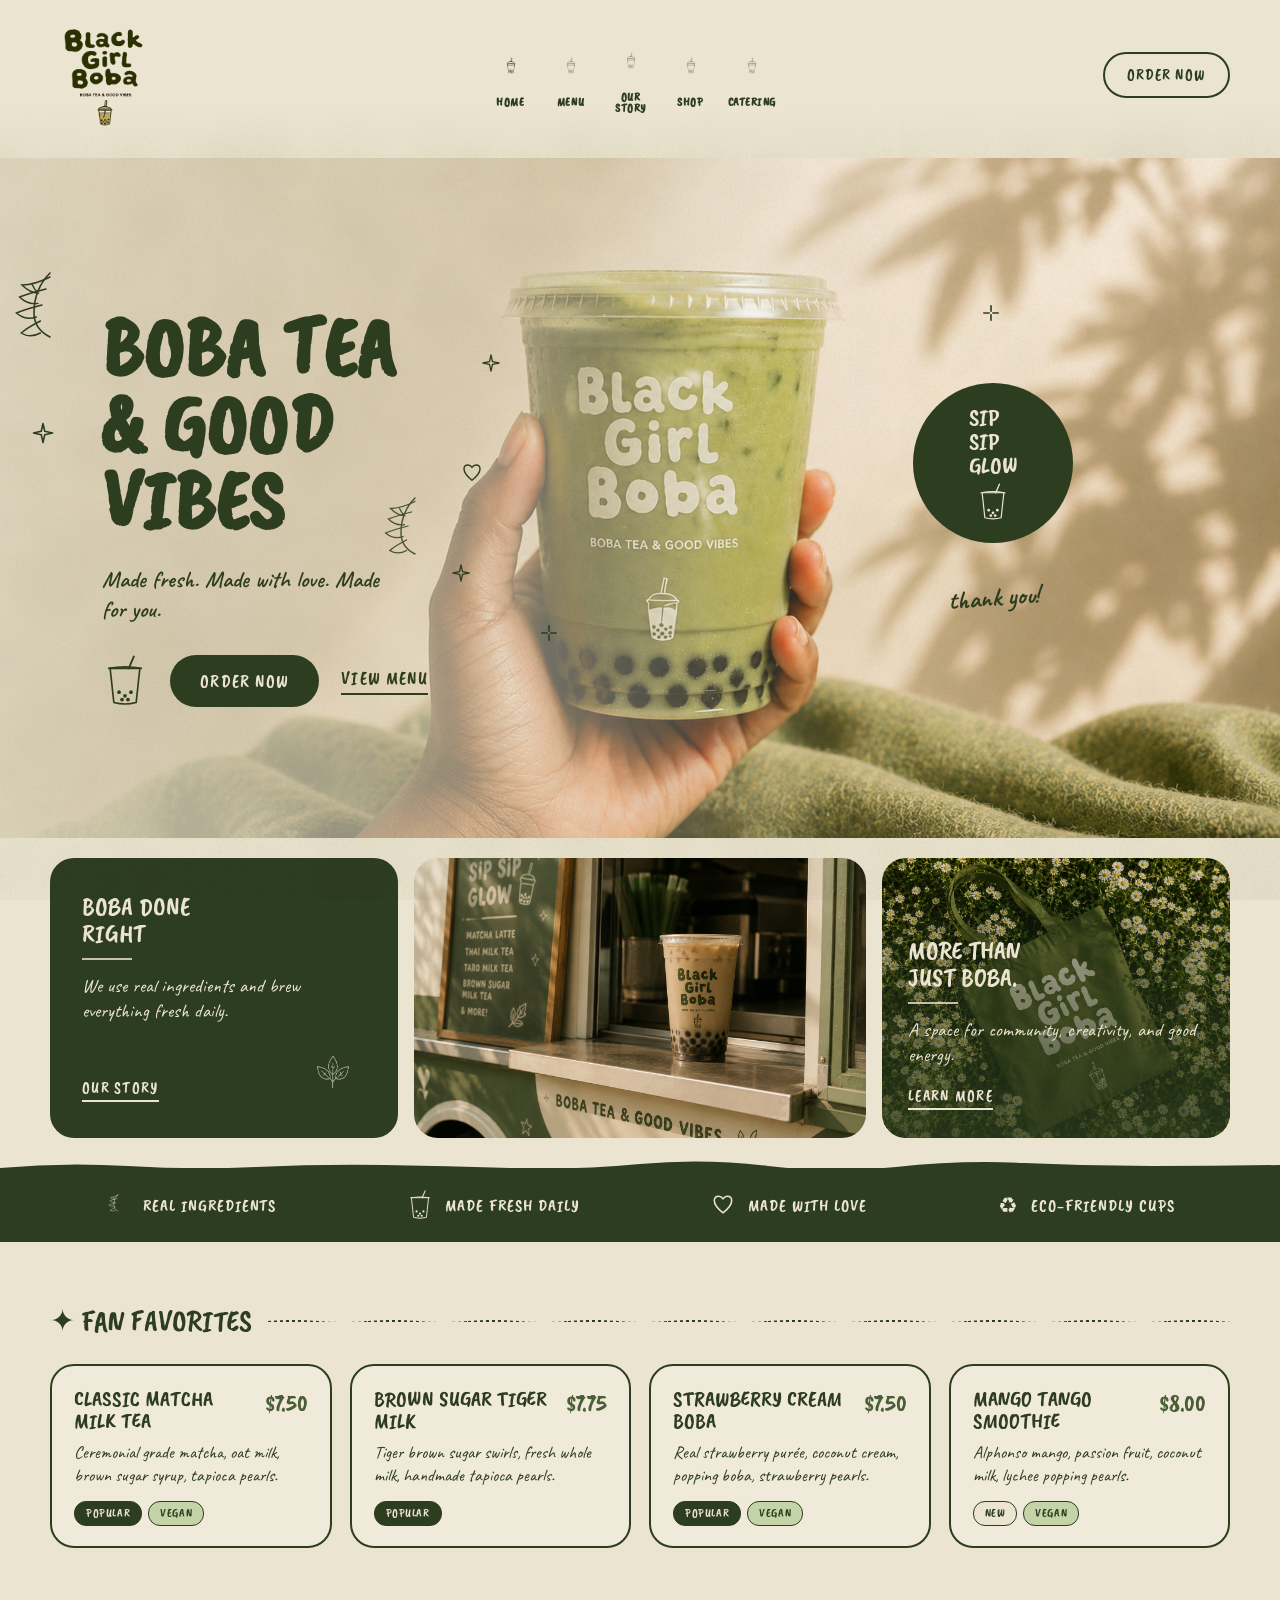
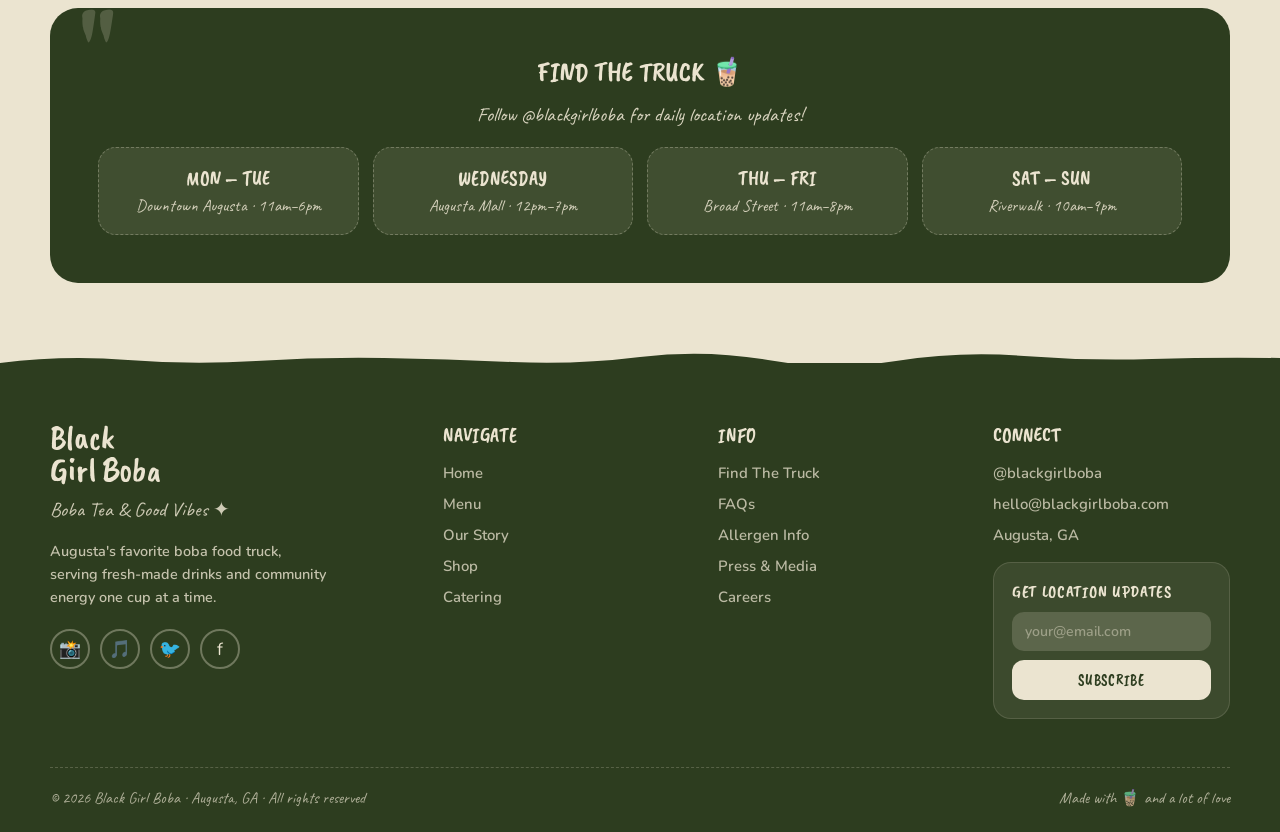
==== index.html @ 7dc88e36 "Add full Black Girl Boba website" ====
<!DOCTYPE html>
<html lang="en">
<head>
  <meta charset="UTF-8">
  <meta name="viewport" content="width=device-width, initial-scale=1.0">
  <title>Black Girl Boba — Boba Tea &amp; Good Vibes</title>
  <meta name="description" content="Augusta's favorite boba food truck. Fresh-made bubble tea, good vibes, and community energy — one cup at a time.">
  <link rel="preconnect" href="https://fonts.googleapis.com">
  <link href="https://fonts.googleapis.com/css2?family=Caveat+Brush&family=Caveat:wght@600;700&family=Nunito:wght@600;700;800;900&display=swap" rel="stylesheet">
  <link rel="stylesheet" href="/css/styles.css?v=2">
</head>
<body data-page="home">

<!-- ============ SVG SYMBOL DEFS ============ -->
<svg width="0" height="0" style="position:absolute" aria-hidden="true">
  <defs>
    <symbol id="cup-outline" viewBox="0 0 60 70">
      <path d="M 12 14 L 48 14 L 44 64 Q 30 68 16 64 Z" fill="none" stroke="currentColor" stroke-width="2" stroke-linejoin="round" stroke-linecap="round"/>
      <path d="M 10 14 Q 30 10 50 14" fill="none" stroke="currentColor" stroke-width="2" stroke-linecap="round"/>
      <path d="M 14 11 L 14 5 Q 14 3 16 3 L 18 3 Q 20 3 20 5 L 20 11" fill="none" stroke="currentColor" stroke-width="2" stroke-linecap="round"/>
      <path d="M 38 11 L 38 5 Q 38 3 40 3 L 42 3 Q 44 3 44 5 L 44 11" fill="none" stroke="currentColor" stroke-width="2" stroke-linecap="round"/>
    </symbol>
    <symbol id="cup-with-straw" viewBox="0 0 60 70">
      <path d="M 10 18 L 50 18 L 45 64 Q 30 68 15 64 Z" fill="none" stroke="currentColor" stroke-width="2.2" stroke-linejoin="round"/>
      <path d="M 8 18 Q 30 14 52 18" fill="none" stroke="currentColor" stroke-width="2.2" stroke-linecap="round"/>
      <line x1="35" y1="18" x2="42" y2="2" stroke="currentColor" stroke-width="2.5" stroke-linecap="round"/>
      <circle cx="22" cy="50" r="2.5" fill="currentColor"/><circle cx="30" cy="55" r="2.5" fill="currentColor"/>
      <circle cx="38" cy="50" r="2.5" fill="currentColor"/><circle cx="26" cy="60" r="2.5" fill="currentColor"/>
      <circle cx="34" cy="60" r="2.5" fill="currentColor"/>
    </symbol>
    <symbol id="leaves" viewBox="0 0 100 120">
      <path d="M 50 10 Q 30 30 30 60 Q 30 80 50 90" fill="none" stroke="currentColor" stroke-width="2" stroke-linecap="round"/>
      <path d="M 50 15 Q 30 25 15 25 Q 25 35 35 35 Q 30 30 28 25" fill="none" stroke="currentColor" stroke-width="1.8" stroke-linecap="round"/>
      <path d="M 45 30 Q 25 35 12 40 Q 22 50 35 48" fill="none" stroke="currentColor" stroke-width="1.8" stroke-linecap="round"/>
      <path d="M 40 50 Q 20 55 8 60 Q 20 70 33 65" fill="none" stroke="currentColor" stroke-width="1.8" stroke-linecap="round"/>
      <path d="M 38 70 Q 22 78 14 85 Q 25 92 38 85" fill="none" stroke="currentColor" stroke-width="1.8" stroke-linecap="round"/>
    </symbol>
    <symbol id="star" viewBox="0 0 30 30">
      <path d="M 15 4 L 17 13 L 26 15 L 17 17 L 15 26 L 13 17 L 4 15 L 13 13 Z" fill="none" stroke="currentColor" stroke-width="1.8" stroke-linejoin="round"/>
    </symbol>
    <symbol id="heart" viewBox="0 0 30 30">
      <path d="M 15 24 Q 5 16 5 10 Q 5 5 10 5 Q 13 5 15 8 Q 17 5 20 5 Q 25 5 25 10 Q 25 16 15 24 Z" fill="none" stroke="currentColor" stroke-width="1.8" stroke-linejoin="round"/>
    </symbol>
    <symbol id="sparkle" viewBox="0 0 20 20">
      <line x1="10" y1="2" x2="10" y2="8" stroke="currentColor" stroke-width="1.8" stroke-linecap="round"/>
      <line x1="10" y1="12" x2="10" y2="18" stroke="currentColor" stroke-width="1.8" stroke-linecap="round"/>
      <line x1="2" y1="10" x2="8" y2="10" stroke="currentColor" stroke-width="1.8" stroke-linecap="round"/>
      <line x1="12" y1="10" x2="18" y2="10" stroke="currentColor" stroke-width="1.8" stroke-linecap="round"/>
    </symbol>
    <symbol id="big-cup-matcha" viewBox="0 0 280 380">
      <ellipse cx="140" cy="370" rx="105" ry="14" fill="rgba(45,61,31,0.15)"/>
      <ellipse cx="140" cy="45" rx="100" ry="14" fill="#e8e5db" stroke="#2d3d1f" stroke-width="2.5"/>
      <ellipse cx="140" cy="40" rx="100" ry="14" fill="#f5f2e8" stroke="#2d3d1f" stroke-width="2.5"/>
      <path d="M 50 50 L 65 360 Q 140 372 215 360 L 230 50 Z" fill="#7a9a52" stroke="#2d3d1f" stroke-width="2.5" stroke-linejoin="round"/>
      <path d="M 52 60 L 67 320 Q 140 332 213 320 L 228 60 Z" fill="#8db05a"/>
      <path d="M 60 70 L 70 280" fill="none" stroke="rgba(255,255,255,0.4)" stroke-width="6" stroke-linecap="round"/>
      <g fill="#1f1810">
        <circle cx="80" cy="310" r="8"/><circle cx="100" cy="320" r="9"/><circle cx="120" cy="315" r="8"/>
        <circle cx="140" cy="325" r="9"/><circle cx="160" cy="320" r="8"/><circle cx="180" cy="315" r="9"/>
        <circle cx="200" cy="320" r="8"/><circle cx="90" cy="335" r="7"/><circle cx="115" cy="340" r="8"/>
        <circle cx="140" cy="345" r="8"/><circle cx="165" cy="340" r="8"/><circle cx="195" cy="335" r="7"/>
        <circle cx="105" cy="355" r="7"/><circle cx="135" cy="360" r="7"/><circle cx="165" cy="355" r="7"/>
      </g>
      <text x="140" y="150" text-anchor="middle" font-family="Caveat Brush, cursive" font-size="42" fill="#f5f2e8">Black</text>
      <text x="140" y="190" text-anchor="middle" font-family="Caveat Brush, cursive" font-size="42" fill="#f5f2e8">Girl</text>
      <text x="140" y="230" text-anchor="middle" font-family="Caveat Brush, cursive" font-size="42" fill="#f5f2e8">Boba</text>
      <text x="140" y="252" text-anchor="middle" font-family="Nunito, sans-serif" font-size="9" letter-spacing="2" fill="#f5f2e8" font-weight="800">BOBA TEA &amp; GOOD VIBES</text>
      <g transform="translate(125,260)"><use href="#cup-with-straw" width="30" height="35" color="#f5f2e8"/></g>
    </symbol>
    <symbol id="milktea-cup" viewBox="0 0 200 280">
      <ellipse cx="100" cy="272" rx="78" ry="10" fill="rgba(45,61,31,0.15)"/>
      <ellipse cx="100" cy="32" rx="75" ry="10" fill="#f5f2e8" stroke="#2d3d1f" stroke-width="2"/>
      <path d="M 30 35 L 40 264 Q 100 274 160 264 L 170 35 Z" fill="#d4a878" stroke="#2d3d1f" stroke-width="2" stroke-linejoin="round"/>
      <path d="M 32 45 L 42 230 Q 100 240 158 230 L 168 45 Z" fill="#e8c499"/>
      <path d="M 38 50 L 44 200" fill="none" stroke="rgba(255,255,255,0.5)" stroke-width="4" stroke-linecap="round"/>
      <g fill="#1f1810">
        <circle cx="55" cy="225" r="6"/><circle cx="72" cy="232" r="7"/><circle cx="90" cy="228" r="6"/>
        <circle cx="108" cy="235" r="7"/><circle cx="125" cy="228" r="6"/><circle cx="142" cy="232" r="6"/>
        <circle cx="65" cy="247" r="6"/><circle cx="85" cy="252" r="6"/><circle cx="105" cy="255" r="6"/>
        <circle cx="125" cy="252" r="6"/><circle cx="145" cy="247" r="6"/>
      </g>
      <text x="100" y="115" text-anchor="middle" font-family="Caveat Brush, cursive" font-size="26" fill="#2d3d1f">Black</text>
      <text x="100" y="140" text-anchor="middle" font-family="Caveat Brush, cursive" font-size="26" fill="#2d3d1f">Girl</text>
      <text x="100" y="165" text-anchor="middle" font-family="Caveat Brush, cursive" font-size="26" fill="#2d3d1f">Boba</text>
      <text x="100" y="180" text-anchor="middle" font-family="Nunito, sans-serif" font-size="6" letter-spacing="1.5" fill="#2d3d1f" font-weight="800">BOBA TEA &amp; GOOD VIBES</text>
    </symbol>
    <symbol id="tote-bag" viewBox="0 0 140 160">
      <path d="M 20 50 L 30 150 Q 70 156 110 150 L 120 50 Z" fill="#f0eadb" stroke="#2d3d1f" stroke-width="2.2" stroke-linejoin="round"/>
      <path d="M 45 50 Q 45 25 70 25 Q 95 25 95 50" fill="none" stroke="#2d3d1f" stroke-width="2.2" stroke-linecap="round"/>
      <text x="70" y="82" text-anchor="middle" font-family="Caveat Brush, cursive" font-size="14" fill="#2d3d1f">Black</text>
      <text x="70" y="98" text-anchor="middle" font-family="Caveat Brush, cursive" font-size="14" fill="#2d3d1f">Girl</text>
      <text x="70" y="114" text-anchor="middle" font-family="Caveat Brush, cursive" font-size="14" fill="#2d3d1f">Boba</text>
    </symbol>
    <symbol id="tshirt" viewBox="0 0 140 140">
      <path d="M 30 35 L 10 50 L 20 65 L 35 55 L 35 125 L 105 125 L 105 55 L 120 65 L 130 50 L 110 35 L 90 30 Q 85 38 70 38 Q 55 38 50 30 Z" fill="currentColor" stroke="#2d3d1f" stroke-width="2.2" stroke-linejoin="round"/>
    </symbol>
    <symbol id="tumbler" viewBox="0 0 100 160">
      <path d="M 25 25 L 30 145 Q 50 152 70 145 L 75 25 Z" fill="currentColor" stroke="#2d3d1f" stroke-width="2.2"/>
      <ellipse cx="50" cy="25" rx="25" ry="6" fill="currentColor" stroke="#2d3d1f" stroke-width="2.2"/>
      <path d="M 35 50 L 38 130" fill="none" stroke="rgba(255,255,255,0.3)" stroke-width="3" stroke-linecap="round"/>
    </symbol>
    <symbol id="hat" viewBox="0 0 140 100">
      <path d="M 30 60 Q 40 25 70 25 Q 100 25 110 60 L 105 70 Q 70 78 35 70 Z" fill="currentColor" stroke="#2d3d1f" stroke-width="2.2"/>
      <path d="M 20 70 Q 70 85 120 70 L 115 80 Q 70 92 25 80 Z" fill="currentColor" stroke="#2d3d1f" stroke-width="2.2"/>
    </symbol>
    <symbol id="stickers" viewBox="0 0 140 140">
      <rect x="25" y="25" width="40" height="40" rx="6" fill="#c4d3a8" stroke="#2d3d1f" stroke-width="2" transform="rotate(-8 45 45)"/>
      <rect x="70" y="20" width="40" height="40" rx="6" fill="#f5f2e8" stroke="#2d3d1f" stroke-width="2" transform="rotate(5 90 40)"/>
      <rect x="30" y="75" width="40" height="40" rx="6" fill="#f5f2e8" stroke="#2d3d1f" stroke-width="2" transform="rotate(6 50 95)"/>
      <rect x="75" y="80" width="40" height="40" rx="6" fill="#c4d3a8" stroke="#2d3d1f" stroke-width="2" transform="rotate(-4 95 100)"/>
      <text x="45" y="50" text-anchor="middle" font-family="Caveat Brush, cursive" font-size="14" fill="#2d3d1f" transform="rotate(-8 45 45)">BGB</text>
    </symbol>
    <symbol id="journal" viewBox="0 0 120 140">
      <rect x="20" y="15" width="80" height="115" rx="4" fill="#f0eadb" stroke="#2d3d1f" stroke-width="2.2"/>
      <line x1="30" y1="15" x2="30" y2="130" stroke="#2d3d1f" stroke-width="2.2"/>
      <text x="65" y="78" text-anchor="middle" font-family="Caveat Brush, cursive" font-size="16" fill="#2d3d1f">BGB</text>
    </symbol>
    <symbol id="gift" viewBox="0 0 140 140">
      <rect x="20" y="50" width="100" height="80" fill="currentColor" stroke="#2d3d1f" stroke-width="2.2"/>
      <rect x="15" y="40" width="110" height="20" fill="currentColor" stroke="#2d3d1f" stroke-width="2.2"/>
      <line x1="70" y1="40" x2="70" y2="130" stroke="#2d3d1f" stroke-width="2.2"/>
      <path d="M 50 40 Q 40 20 50 15 Q 60 18 70 40 Q 80 18 90 15 Q 100 20 90 40" fill="none" stroke="#2d3d1f" stroke-width="2.2" stroke-linejoin="round"/>
    </symbol>
  </defs>
</svg>

<!-- ============ NAV ============ -->
<nav id="site-nav">
  <div class="nav-inner">
    <a class="brand-logo" href="/index.html"><img src="/images/logo.png" alt="Black Girl Boba" class="brand-logo-img"></a>
    <div class="nav-cups">
      <a class="nav-cup" href="/index.html" data-nav="home">
        <img class="cup-svg" src="/images/cup-icon.png" alt="">
        <span class="cup-label">Home</span>
      </a>
      <a class="nav-cup" href="/menu.html" data-nav="menu">
        <img class="cup-svg" src="/images/cup-icon.png" alt="">
        <span class="cup-label">Menu</span>
      </a>
      <a class="nav-cup" href="/story.html" data-nav="story">
        <img class="cup-svg" src="/images/cup-icon.png" alt="">
        <span class="cup-label">Our<br>Story</span>
      </a>
      <a class="nav-cup" href="/shop.html" data-nav="shop">
        <img class="cup-svg" src="/images/cup-icon.png" alt="">
        <span class="cup-label">Shop</span>
      </a>
      <a class="nav-cup" href="/catering.html" data-nav="catering">
        <img class="cup-svg" src="/images/cup-icon.png" alt="">
        <span class="cup-label">Catering</span>
      </a>
    </div>
    <a class="order-pill" href="/menu.html">Order Now</a>
    <button class="hamburger" aria-label="Open menu">
      <span></span><span></span><span></span>
    </button>
  </div>
</nav>

<!-- ============ MOBILE NAV DRAWER ============ -->
<div class="mobile-nav" role="dialog" aria-modal="true" aria-label="Navigation">
  <button class="mobile-nav-close" aria-label="Close menu">✕</button>
  <div class="mobile-nav-logo"><img src="/images/logo.png" alt="Black Girl Boba" class="mobile-logo-img"></div>
  <a href="/index.html"    data-nav="home">Home</a>
  <a href="/menu.html"     data-nav="menu">Menu</a>
  <a href="/story.html"    data-nav="story">Our Story</a>
  <a href="/shop.html"     data-nav="shop">Shop</a>
  <a href="/catering.html" data-nav="catering">Catering</a>
  <a href="/menu.html" class="mobile-order-pill">Order Now</a>
</div>

<!-- ============ PAGE CONTENT ============ -->
<main>
  <!-- HERO -->
  <section class="hero">
    <img class="hero-bg-photo" src="/images/hero.png" alt="Black Girl Boba matcha drink">

    <svg class="doodle doodle-leaves-1"><use href="#leaves"/></svg>
    <svg class="doodle doodle-leaves-2"><use href="#leaves"/></svg>
    <svg class="doodle doodle-star-1"><use href="#star"/></svg>
    <svg class="doodle doodle-star-2"><use href="#star"/></svg>
    <svg class="doodle doodle-star-3"><use href="#star"/></svg>
    <svg class="doodle doodle-heart-1"><use href="#heart"/></svg>
    <svg class="doodle doodle-spark-1"><use href="#sparkle"/></svg>
    <svg class="doodle doodle-spark-2"><use href="#sparkle"/></svg>

    <div class="hero-left">
      <h1 class="hero-headline">Boba Tea<br>&amp; Good<br>Vibes</h1>
      <p class="hero-sub">Made fresh. Made with love. Made for you.</p>
      <div class="hero-ctas">
        <svg class="cta-cup-small" style="color:var(--green-dark)"><use href="#cup-with-straw"/></svg>
        <a class="btn-solid" href="/menu.html">Order Now</a>
        <a class="btn-underline" href="/menu.html">View Menu</a>
      </div>
    </div>

    <div class="hero-right">
      <div class="glow-circle">
        Sip<br>Sip<br>Glow
        <svg viewBox="0 0 60 70" style="color:var(--cream)"><use href="#cup-with-straw"/></svg>
      </div>
      <div class="thank-you-script">thank you!</div>
    </div>
  </section>

  <!-- BOTTOM CARDS -->
  <div class="cards-strip">
    <div class="strip-card card-dark">
      <div>
        <div class="card-title">Boba Done<br>Right</div>
        <div class="card-divider"></div>
        <div class="card-body">We use real ingredients and brew everything fresh daily.</div>
      </div>
      <a class="card-link" href="/story.html">Our Story</a>
      <img class="card-leaves" src="/images/leaf-icon.png" alt="">
    </div>
    <div class="strip-card card-photo">
      <img class="card-bg-photo" src="/images/treat-yourself.png" alt="Black Girl Boba food truck">
    </div>
    <div class="strip-card card-light">
      <img class="card-bg-photo" src="/images/more-than-just-boba.png" alt="Black Girl Boba tote bag">
      <div class="card-light-content">
        <div class="card-title">More Than<br>Just Boba.</div>
        <div class="card-divider"></div>
        <div class="card-body">A space for community, creativity, and good energy.</div>
        <a class="card-link" href="/story.html">Learn More</a>
      </div>
    </div>
  </div>

  <!-- FEATURES BAR -->
  <div class="features-bar">
    <div class="features-inner">
      <div class="feature">
        <svg viewBox="0 0 100 120" style="color:var(--cream); width:26px; height:26px"><use href="#leaves"/></svg>
        Real Ingredients
      </div>
      <div class="feature">
        <svg viewBox="0 0 60 70" style="color:var(--cream); width:26px; height:30px"><use href="#cup-with-straw"/></svg>
        Made Fresh Daily
      </div>
      <div class="feature">
        <svg viewBox="0 0 30 30" style="color:var(--cream); width:26px; height:26px"><use href="#heart"/></svg>
        Made With Love
      </div>
      <div class="feature">
        <span style="font-size:1.4rem">♻</span>
        Eco-Friendly Cups
      </div>
    </div>
  </div>

  <!-- FAN FAVORITES -->
  <div class="menu-section" style="padding-top:60px">
    <div class="menu-cat-label">✦ Fan Favorites</div>
    <div class="menu-grid" id="featured-grid">
      <p class="loading-placeholder">Loading favorites…</p>
    </div>
  </div>

  <!-- FIND THE TRUCK -->
  <div class="menu-section" style="padding-bottom:80px" id="schedule">
    <div class="story-quote" style="margin:0">
      <div class="story-quote-text">Find The Truck 🧋</div>
      <p style="font-family:'Caveat',cursive; font-size:1.25rem; margin-bottom:20px; opacity:0.9" id="schedule-announcement">
        Follow @blackgirlboba for daily location updates!
      </p>
      <div class="schedule-grid" id="schedule-grid"></div>
    </div>
  </div>
</main>

<!-- ============ FOOTER ============ -->
<footer id="site-footer">
  <div class="foot-inner">
    <div class="foot-top">
      <div>
        <div class="foot-brand">Black<br>Girl Boba</div>
        <div class="foot-tag">Boba Tea &amp; Good Vibes ✦</div>
        <p class="foot-blurb">Augusta's favorite boba food truck, serving fresh-made drinks and community energy one cup at a time.</p>
        <div class="socials">
          <a id="foot-instagram" class="social-btn" href="#" aria-label="Instagram">📸</a>
          <a id="foot-tiktok"    class="social-btn" href="#" aria-label="TikTok">🎵</a>
          <a id="foot-twitter"   class="social-btn" href="#" aria-label="Twitter">🐦</a>
          <a id="foot-facebook"  class="social-btn" href="#" aria-label="Facebook">f</a>
        </div>
      </div>
      <div>
        <div class="foot-col-title">Navigate</div>
        <ul class="foot-links">
          <li><a href="/index.html">Home</a></li>
          <li><a href="/menu.html">Menu</a></li>
          <li><a href="/story.html">Our Story</a></li>
          <li><a href="/shop.html">Shop</a></li>
          <li><a href="/catering.html">Catering</a></li>
        </ul>
      </div>
      <div>
        <div class="foot-col-title">Info</div>
        <ul class="foot-links">
          <li><a href="/index.html#schedule">Find The Truck</a></li>
          <li><a href="#">FAQs</a></li>
          <li><a href="#">Allergen Info</a></li>
          <li><a href="#">Press &amp; Media</a></li>
          <li><a href="#">Careers</a></li>
        </ul>
      </div>
      <div>
        <div class="foot-col-title">Connect</div>
        <ul class="foot-links">
          <li><a href="#">@blackgirlboba</a></li>
          <li><a href="#">hello@blackgirlboba.com</a></li>
          <li><a href="#">Augusta, GA</a></li>
        </ul>
        <div class="foot-news">
          <div class="foot-news-title">Get Location Updates</div>
          <form id="newsletter-form">
            <input type="email" placeholder="your@email.com" required>
            <button type="submit">Subscribe</button>
          </form>
        </div>
      </div>
    </div>
    <div class="foot-bottom">
      <p>© 2026 Black Girl Boba · Augusta, GA · All rights reserved</p>
      <p>Made with 🧋 and a lot of love</p>
    </div>
  </div>
</footer>

<div id="toast"><span id="toast-msg"></span></div>

<script src="/js/main.js?v=2"></script>
<script src="/js/menu.js?v=2"></script>
<script>
  loadMenu();

  fetch('/data/settings.json')
    .then(r => r.json())
    .then(s => {
      const ann  = document.getElementById('schedule-announcement');
      const grid = document.getElementById('schedule-grid');
      if (ann && s.announcement) ann.textContent = s.announcement;
      if (grid && s.schedule) {
        grid.innerHTML = s.schedule.map(slot => `
          <div class="schedule-slot">
            <div class="schedule-days">${slot.days}</div>
            <div class="schedule-info">${slot.location} · ${slot.hours}</div>
          </div>`).join('');
      }
    })
    .catch(() => {});
</script>
</body>
</html>
---- css/styles.css ----
/* ============================================================
   BLACK GIRL BOBA — Shared Stylesheet
   ============================================================ */

:root {
  --green-dark: #2d3d1f;
  --green-mid: #4a5e35;
  --green-deep: #1f2d15;
  --green-light: #c4d3a8;
  --green-pale: #d8e0c4;
  --cream: #ebe4d0;
  --cream-light: #f0eadb;
  --cream-warm: #e5dcc4;
  --paper: #ebe4d0;
  --ink: #2d3d1f;
  --nav-height: 90px;
}

* { margin: 0; padding: 0; box-sizing: border-box; }

html { scroll-behavior: smooth; }

body {
  font-family: 'Nunito', sans-serif;
  background: var(--paper);
  color: var(--ink);
  overflow-x: hidden;
  position: relative;
}

/* ---- Paper texture overlay ---- */
body::before {
  content: '';
  position: fixed;
  inset: 0;
  background-image: url("data:image/svg+xml,%3Csvg viewBox='0 0 400 400' xmlns='http://www.w3.org/2000/svg'%3E%3Cfilter id='n'%3E%3CfeTurbulence type='fractalNoise' baseFrequency='0.85' numOctaves='3' stitchTiles='stitch'/%3E%3CfeColorMatrix values='0 0 0 0 0.18 0 0 0 0 0.24 0 0 0 0 0.12 0 0 0 0.12 0'/%3E%3C/filter%3E%3Crect width='100%25' height='100%25' filter='url(%23n)'/%3E%3C/svg%3E");
  pointer-events: none;
  z-index: 2;
  mix-blend-mode: multiply;
  opacity: 0.6;
}

body::after {
  content: '';
  position: fixed;
  inset: 0;
  background-image: url("data:image/svg+xml,%3Csvg viewBox='0 0 600 600' xmlns='http://www.w3.org/2000/svg'%3E%3Cfilter id='p'%3E%3CfeTurbulence type='turbulence' baseFrequency='0.015' numOctaves='2'/%3E%3CfeColorMatrix values='0 0 0 0 0.4 0 0 0 0 0.4 0 0 0 0 0.2 0 0 0 0.18 0'/%3E%3C/filter%3E%3Crect width='100%25' height='100%25' filter='url(%23p)'/%3E%3C/svg%3E");
  pointer-events: none;
  z-index: 1;
  mix-blend-mode: multiply;
  opacity: 0.5;
}

/* ============================================================
   NAVIGATION
   ============================================================ */
#site-nav {
  padding: 20px 50px 28px;
  position: relative;
  z-index: 100;
  background: linear-gradient(to bottom, var(--paper) 0%, var(--paper) 65%, transparent 100%);
}

.nav-inner {
  max-width: 1500px;
  margin: 0 auto;
  display: flex;
  align-items: center;
  justify-content: space-between;
  gap: 20px;
}

.brand-logo {
  text-decoration: none;
  flex-shrink: 0;
  display: block;
}

.brand-logo-img {
  height: 110px;
  width: auto;
  display: block;
  border-radius: 16px;
}

.nav-cups {
  display: flex;
  align-items: center;
  gap: 6px;
  flex-wrap: nowrap;
}

.nav-cup {
  background: transparent;
  border: none;
  cursor: pointer;
  display: flex;
  flex-direction: column;
  align-items: center;
  padding: 4px;
  color: var(--green-dark);
  font-family: 'Caveat Brush', cursive;
  font-size: 0.85rem;
  letter-spacing: 0.04em;
  text-transform: uppercase;
  transition: transform 0.2s;
  text-decoration: none;
}

.nav-cup:hover { transform: translateY(-3px) rotate(-2deg); }

.nav-cup .cup-svg { opacity: 0.55; transition: opacity 0.2s; }
.nav-cup:hover .cup-svg,
.nav-cup.active .cup-svg { opacity: 1; }
.nav-cup.active .cup-label { font-weight: 900; }

.cup-svg {
  width: 46px;
  height: 50px;
  margin-bottom: 6px;
  display: block;
}

.cup-label {
  line-height: 0.95;
  text-align: center;
  max-width: 58px;
  font-size: 0.74rem;
  font-weight: 700;
}

.order-pill {
  background: transparent;
  border: 2.5px solid var(--green-dark);
  border-radius: 30px;
  padding: 11px 22px;
  font-family: 'Caveat Brush', cursive;
  font-size: 1rem;
  letter-spacing: 0.06em;
  color: var(--green-dark);
  cursor: pointer;
  text-transform: uppercase;
  text-decoration: none;
  display: inline-block;
  transition: all 0.25s;
  white-space: nowrap;
  flex-shrink: 0;
}

.order-pill:hover {
  background: var(--green-dark);
  color: var(--cream);
  transform: rotate(-1deg);
}

/* ---- Mobile hamburger ---- */
.hamburger {
  display: none;
  flex-direction: column;
  justify-content: center;
  gap: 5px;
  width: 42px;
  height: 42px;
  background: none;
  border: 2px solid var(--green-dark);
  border-radius: 12px;
  cursor: pointer;
  padding: 8px;
  flex-shrink: 0;
}

.hamburger span {
  display: block;
  width: 100%;
  height: 2.5px;
  background: var(--green-dark);
  border-radius: 2px;
  transition: all 0.3s;
  transform-origin: center;
}

.hamburger.open span:nth-child(1) { transform: translateY(7.5px) rotate(45deg); }
.hamburger.open span:nth-child(2) { opacity: 0; transform: scaleX(0); }
.hamburger.open span:nth-child(3) { transform: translateY(-7.5px) rotate(-45deg); }

/* ---- Mobile nav drawer ---- */
.mobile-nav {
  display: none;
  position: fixed;
  inset: 0;
  background: var(--paper);
  z-index: 200;
  flex-direction: column;
  align-items: center;
  justify-content: center;
  gap: 10px;
  opacity: 0;
  pointer-events: none;
  transition: opacity 0.3s;
}

.mobile-nav.open {
  opacity: 1;
  pointer-events: all;
}

.mobile-nav-close {
  position: absolute;
  top: 22px;
  right: 24px;
  background: none;
  border: 2px solid var(--green-dark);
  border-radius: 12px;
  width: 42px;
  height: 42px;
  font-family: 'Caveat Brush', cursive;
  font-size: 1.2rem;
  color: var(--green-dark);
  cursor: pointer;
  display: flex;
  align-items: center;
  justify-content: center;
}

.mobile-nav-logo {
  text-align: center;
  margin-bottom: 20px;
}

.mobile-logo-img {
  height: 130px;
  width: auto;
  border-radius: 20px;
}

.mobile-nav a {
  font-family: 'Caveat Brush', cursive;
  font-size: 2.2rem;
  color: var(--green-dark);
  text-decoration: none;
  text-transform: uppercase;
  letter-spacing: 0.04em;
  padding: 12px 40px;
  border-radius: 20px;
  width: 80%;
  text-align: center;
  transition: all 0.2s;
}

.mobile-nav a:hover,
.mobile-nav a.active { background: var(--green-dark); color: var(--cream); }

.mobile-nav .mobile-order-pill {
  margin-top: 14px;
  background: var(--green-dark);
  color: var(--cream);
  padding: 14px 40px;
  font-size: 1.5rem;
}

/* ============================================================
   PAGE ANIMATIONS
   ============================================================ */
main { animation: fadeIn 0.4s ease; }

@keyframes fadeIn {
  from { opacity: 0; transform: translateY(10px); }
  to   { opacity: 1; transform: translateY(0); }
}

/* ============================================================
   HOME — HERO
   ============================================================ */
.hero {
  position: relative;
  overflow: hidden;
  padding: 90px 8vw 90px;
  display: grid;
  grid-template-columns: 1.1fr 0.6fr;
  gap: 30px;
  align-items: center;
  min-height: 680px;
}

/* cream gradient fades left side for text legibility */
.hero::before {
  content: '';
  position: absolute;
  inset: 0;
  background: linear-gradient(to right,
    rgba(235,228,208,0.82) 0%,
    rgba(235,228,208,0.55) 40%,
    rgba(235,228,208,0.10) 65%,
    transparent 85%);
  z-index: 1;
  pointer-events: none;
}

.hero-bg-photo {
  position: absolute;
  inset: 0;
  width: 100%;
  height: 100%;
  object-fit: cover;
  object-position: center center;
  z-index: 0;
}

.doodle {
  position: absolute;
  pointer-events: none;
  color: var(--green-dark);
  z-index: 2;
}

.doodle-leaves-1 { top: 80px; left: 10px; width: 80px; }
.doodle-leaves-2 { top: 300px; left: 380px; width: 70px; opacity: 0.85; }
.doodle-star-1   { top: 200px; left: 30px; width: 26px; }
.doodle-star-2   { top: 130px; left: 480px; width: 22px; }
.doodle-star-3   { top: 340px; left: 450px; width: 22px; }
.doodle-heart-1  { top: 240px; left: 460px; width: 24px; }
.doodle-spark-1  { top: 80px; right: 280px; width: 18px; }
.doodle-spark-2  { top: 400px; left: 540px; width: 18px; }

.hero-left { position: relative; z-index: 2; padding-top: 20px; }

.hero-headline {
  font-family: 'Caveat Brush', cursive;
  font-size: clamp(3.2rem, 6.5vw, 5.8rem);
  color: var(--green-dark);
  line-height: 0.92;
  letter-spacing: 0.005em;
  margin-bottom: 26px;
  text-transform: uppercase;
}

.hero-sub {
  font-family: 'Caveat', cursive;
  font-size: 1.45rem;
  color: var(--green-dark);
  font-weight: 600;
  line-height: 1.3;
  margin-bottom: 30px;
  max-width: 300px;
}

.hero-ctas {
  display: flex;
  align-items: center;
  gap: 22px;
  flex-wrap: wrap;
}

.cta-cup-small { width: 46px; height: 52px; flex-shrink: 0; }

.btn-solid {
  background: var(--green-dark);
  color: var(--cream);
  border: none;
  border-radius: 35px;
  padding: 14px 30px;
  font-family: 'Caveat Brush', cursive;
  font-size: 1.15rem;
  letter-spacing: 0.06em;
  text-transform: uppercase;
  cursor: pointer;
  text-decoration: none;
  display: inline-block;
  transition: all 0.25s;
}

.btn-solid:hover { background: var(--green-mid); transform: rotate(-1deg) scale(1.02); }

.btn-underline {
  background: none;
  border: none;
  color: var(--green-dark);
  font-family: 'Caveat Brush', cursive;
  font-size: 1.15rem;
  letter-spacing: 0.06em;
  text-transform: uppercase;
  cursor: pointer;
  border-bottom: 2.5px solid var(--green-dark);
  padding-bottom: 3px;
  text-decoration: none;
  transition: all 0.2s;
}

.btn-underline:hover { color: var(--green-mid); }

.hero-center {
  position: relative;
  display: flex;
  justify-content: center;
  align-items: center;
}

.cup-photo {
  width: 100%;
  max-width: 320px;
  aspect-ratio: 3/4;
  filter: drop-shadow(8px 12px 20px rgba(45,61,31,0.25));
}

.cup-photo svg { width: 100%; height: 100%; }

.cup-photo img {
  width: 100%;
  height: 100%;
  object-fit: cover;
  object-position: center center;
  border-radius: 20px;
  display: block;
}

.hero-right {
  display: flex;
  flex-direction: column;
  align-items: center;
  gap: 28px;
  position: relative;
  z-index: 2;
}

.glow-circle {
  width: 160px;
  height: 160px;
  background: var(--green-dark);
  border-radius: 50%;
  display: flex;
  flex-direction: column;
  align-items: center;
  justify-content: center;
  color: var(--cream);
  font-family: 'Caveat Brush', cursive;
  font-size: 1.5rem;
  line-height: 1.0;
  text-transform: uppercase;
  animation: gentleSpin 8s ease-in-out infinite;
}

@keyframes gentleSpin {
  0%, 100% { transform: rotate(-3deg); }
  50%       { transform: rotate(3deg); }
}

.glow-circle svg { width: 34px; height: 38px; margin-top: 6px; }

.thank-you-script {
  font-family: 'Caveat', cursive;
  font-size: 1.6rem;
  color: var(--green-dark);
  font-weight: 700;
  transform: rotate(-4deg);
  margin-top: 10px;
}

/* ============================================================
   HOME — BOTTOM CARDS STRIP
   ============================================================ */
.cards-strip {
  max-width: 1500px;
  margin: 0 auto;
  padding: 20px 50px 0;
  display: grid;
  grid-template-columns: 1fr 1.3fr 1fr;
  gap: 16px;
}

.strip-card {
  border-radius: 24px;
  padding: 36px 32px;
  position: relative;
  overflow: hidden;
  min-height: 280px;
  display: flex;
  flex-direction: column;
  justify-content: space-between;
}

.card-dark  { background: var(--green-dark); color: var(--cream); }
.card-light { background: none; color: var(--cream); display: block; padding: 0; }
.card-photo { background: none; color: var(--green-dark); display: block; padding: 0; }

.card-light-content {
  position: absolute;
  inset: 0;
  z-index: 2;
  display: flex;
  flex-direction: column;
  justify-content: flex-end;
  padding: 28px 26px;
  background: linear-gradient(to top,
    rgba(45,61,31,0.80) 0%,
    rgba(45,61,31,0.45) 55%,
    transparent 100%);
  border-radius: 24px;
}

.card-title {
  font-family: 'Caveat Brush', cursive;
  font-size: 1.6rem;
  line-height: 1.05;
  text-transform: uppercase;
  margin-bottom: 10px;
}

.card-divider {
  width: 50px;
  height: 2.5px;
  background: currentColor;
  margin-bottom: 14px;
  opacity: 0.8;
}

.card-body {
  font-family: 'Caveat', cursive;
  font-size: 1.2rem;
  line-height: 1.3;
  margin-bottom: 18px;
}

.card-link {
  font-family: 'Caveat Brush', cursive;
  font-size: 1rem;
  letter-spacing: 0.08em;
  text-transform: uppercase;
  color: currentColor;
  text-decoration: none;
  border-bottom: 2px solid currentColor;
  padding-bottom: 2px;
  align-self: flex-start;
  background: none;
  border-left: none;
  border-right: none;
  border-top: none;
  cursor: pointer;
}

.card-leaves {
  position: absolute;
  bottom: 20px;
  right: 20px;
  width: 90px;
  opacity: 0.55;
  filter: brightness(0) invert(1) sepia(0.2) brightness(1.05);
}
.strip-cup   { width: 100px; height: 140px; flex-shrink: 0; }

.strip-card-img {
  width: 120px;
  height: 120px;
  object-fit: cover;
  border-radius: 14px;
  flex-shrink: 0;
}

.card-bg-photo {
  position: absolute;
  inset: 0;
  width: 100%;
  height: 100%;
  object-fit: cover;
}

.treat-yourself {
  position: absolute;
  z-index: 2;
  bottom: 24px;
  right: 24px;
  font-family: 'Caveat', cursive;
  font-size: 1.5rem;
  font-weight: 700;
  color: var(--cream);
  background: rgba(45, 61, 31, 0.58);
  backdrop-filter: blur(6px);
  -webkit-backdrop-filter: blur(6px);
  padding: 12px 18px;
  border-radius: 12px;
  text-align: center;
  line-height: 1.1;
}

.treat-yourself::after { content: '→'; display: block; font-size: 1.1rem; margin-top: 4px; }

/* ============================================================
   HOME — FEATURES BAR
   ============================================================ */
.features-bar {
  background: var(--green-dark);
  margin-top: 30px;
  padding: 22px 50px;
  color: var(--cream);
  position: relative;
}

.features-bar::before {
  content: '';
  position: absolute;
  top: -8px;
  left: 0;
  right: 0;
  height: 16px;
  background-image: url("data:image/svg+xml,%3Csvg xmlns='http://www.w3.org/2000/svg' viewBox='0 0 100 16' preserveAspectRatio='none' fill='%232d3d1f'%3E%3Cpath d='M0,16 L0,8 Q5,2 10,6 T20,7 T30,5 T40,8 T50,4 T60,6 T70,7 T80,3 T90,6 T100,5 L100,16 Z'/%3E%3C/svg%3E");
  background-size: 100% 100%;
}

.features-inner {
  max-width: 1400px;
  margin: 0 auto;
  display: flex;
  justify-content: space-around;
  align-items: center;
  gap: 20px;
  flex-wrap: wrap;
}

.feature {
  display: flex;
  align-items: center;
  gap: 12px;
  font-family: 'Caveat Brush', cursive;
  font-size: 1.05rem;
  letter-spacing: 0.06em;
  text-transform: uppercase;
}

.feature svg { width: 26px; height: 26px; }

/* ============================================================
   PAGE HEROES (shared across inner pages)
   ============================================================ */
.page-hero {
  max-width: 1500px;
  margin: 0 auto;
  padding: 40px 50px 30px;
  text-align: center;
  position: relative;
}

.page-hero-title {
  font-family: 'Caveat Brush', cursive;
  font-size: clamp(2.8rem, 5.5vw, 4.8rem);
  color: var(--green-dark);
  line-height: 0.95;
  text-transform: uppercase;
  margin-bottom: 16px;
  position: relative;
  display: inline-block;
}

.page-hero-title::before { content: '✦'; position: absolute; font-size: 1.4rem; top: 2px; left: -38px; color: var(--green-dark); }
.page-hero-title::after  { content: '✦'; position: absolute; font-size: 1.4rem; top: 2px; right: -38px; color: var(--green-dark); }

.page-hero-sub {
  font-family: 'Caveat', cursive;
  font-size: 1.45rem;
  color: var(--green-mid);
  max-width: 520px;
  margin: 0 auto;
  line-height: 1.3;
}

/* ============================================================
   MENU PAGE
   ============================================================ */
.menu-tabs {
  max-width: 1500px;
  margin: 30px auto 20px;
  padding: 0 50px;
  display: flex;
  gap: 12px;
  justify-content: center;
  flex-wrap: wrap;
}

.menu-tab {
  background: transparent;
  border: 2.5px solid var(--green-dark);
  color: var(--green-dark);
  border-radius: 25px;
  padding: 9px 20px;
  font-family: 'Caveat Brush', cursive;
  font-size: 0.95rem;
  letter-spacing: 0.05em;
  text-transform: uppercase;
  cursor: pointer;
  transition: all 0.2s;
}

.menu-tab:hover { transform: translateY(-2px); }
.menu-tab.active { background: var(--green-dark); color: var(--cream); }

.menu-section {
  max-width: 1400px;
  margin: 0 auto;
  padding: 30px 50px;
}

.menu-cat-label {
  font-family: 'Caveat Brush', cursive;
  font-size: 1.9rem;
  color: var(--green-dark);
  text-transform: uppercase;
  margin-bottom: 24px;
  display: flex;
  align-items: center;
  gap: 16px;
}

.menu-cat-label::after {
  content: '';
  flex: 1;
  height: 2px;
  background-image: url("data:image/svg+xml,%3Csvg xmlns='http://www.w3.org/2000/svg' viewBox='0 0 100 4'%3E%3Cpath d='M0,2 Q25,0 50,2 T100,2' stroke='%232d3d1f' stroke-width='2' fill='none' stroke-dasharray='3 3'/%3E%3C/svg%3E");
  background-repeat: repeat-x;
  background-size: 100px 4px;
}

.menu-grid {
  display: grid;
  grid-template-columns: repeat(auto-fill, minmax(280px, 1fr));
  gap: 18px;
}

.menu-item {
  background: var(--cream-light);
  border: 2.5px solid var(--green-dark);
  border-radius: 24px;
  padding: 22px 22px 20px;
  position: relative;
  transition: all 0.25s;
  cursor: pointer;
}

.menu-item:hover {
  transform: translateY(-4px) rotate(-0.5deg);
  box-shadow: 6px 8px 0 var(--green-dark);
}

.menu-item-head {
  display: flex;
  justify-content: space-between;
  align-items: flex-start;
  margin-bottom: 8px;
  gap: 10px;
}

.menu-item-name {
  font-family: 'Caveat Brush', cursive;
  font-size: 1.4rem;
  color: var(--green-dark);
  line-height: 1.0;
  text-transform: uppercase;
  flex: 1;
}

.menu-item-price {
  font-family: 'Caveat Brush', cursive;
  font-size: 1.5rem;
  color: var(--green-mid);
  flex-shrink: 0;
}

.menu-item-desc {
  font-family: 'Caveat', cursive;
  font-size: 1.1rem;
  color: var(--green-dark);
  line-height: 1.3;
  margin-bottom: 14px;
}

.menu-item-pills { display: flex; gap: 6px; flex-wrap: wrap; }

.pill {
  font-family: 'Caveat Brush', cursive;
  font-size: 0.74rem;
  letter-spacing: 0.05em;
  text-transform: uppercase;
  padding: 4px 11px;
  border-radius: 12px;
  border: 1.5px solid var(--green-dark);
}

.pill-pop    { background: var(--green-dark); color: var(--cream); }
.pill-vegan  { background: var(--green-light); color: var(--green-dark); }
.pill-new    { background: var(--cream); color: var(--green-dark); border-color: var(--green-dark); }
.pill-season { background: var(--cream-warm); color: var(--green-dark); }

/* ============================================================
   STORY PAGE
   ============================================================ */
.story-wrap {
  max-width: 860px;
  margin: 0 auto;
  padding: 30px 50px 70px;
}

.story-intro {
  text-align: center;
  padding: 20px 0 44px;
  font-family: 'Caveat', cursive;
  font-size: 1.45rem;
  color: var(--green-dark);
  line-height: 1.4;
}

.story-block {
  background: var(--cream-light);
  border: 2.5px solid var(--green-dark);
  border-radius: 28px;
  padding: 34px 38px;
  margin-bottom: 28px;
  position: relative;
}

.story-block:nth-child(odd)  { transform: rotate(-0.5deg); }
.story-block:nth-child(even) { transform: rotate(0.5deg); }

.story-block-tag {
  font-family: 'Caveat', cursive;
  font-size: 1.1rem;
  color: var(--green-mid);
  margin-bottom: 6px;
}

.story-block-title {
  font-family: 'Caveat Brush', cursive;
  font-size: 1.9rem;
  color: var(--green-dark);
  line-height: 1.0;
  text-transform: uppercase;
  margin-bottom: 14px;
}

.story-block-text {
  font-family: 'Nunito', sans-serif;
  font-size: 1rem;
  color: var(--green-dark);
  line-height: 1.65;
  font-weight: 600;
}

.story-quote {
  background: var(--green-dark);
  color: var(--cream);
  border-radius: 28px;
  padding: 48px;
  text-align: center;
  margin: 36px 0;
  position: relative;
}

.story-quote::before {
  content: '"';
  position: absolute;
  font-family: 'Caveat Brush', cursive;
  font-size: 7rem;
  top: -16px;
  left: 28px;
  opacity: 0.2;
  line-height: 1;
}

.story-quote-text {
  font-family: 'Caveat Brush', cursive;
  font-size: 1.7rem;
  line-height: 1.2;
  text-transform: uppercase;
  margin-bottom: 14px;
}

.story-quote-attr { font-family: 'Caveat', cursive; font-size: 1.2rem; opacity: 0.85; }

.values-grid {
  display: grid;
  grid-template-columns: 1fr 1fr;
  gap: 18px;
  margin-top: 28px;
}

.value-card {
  background: var(--cream-light);
  border: 2.5px solid var(--green-dark);
  border-radius: 24px;
  padding: 26px;
}

.value-cup-icon { width: 46px; height: 52px; margin-bottom: 12px; }

.value-title {
  font-family: 'Caveat Brush', cursive;
  font-size: 1.35rem;
  color: var(--green-dark);
  text-transform: uppercase;
  margin-bottom: 8px;
  line-height: 1.0;
}

.value-text {
  font-family: 'Nunito', sans-serif;
  font-size: 0.92rem;
  color: var(--green-dark);
  line-height: 1.6;
  font-weight: 600;
}

/* ============================================================
   SHOP PAGE
   ============================================================ */
.shop-banner {
  max-width: 1400px;
  margin: 20px auto 28px;
  padding: 0 50px;
  text-align: center;
}

.shop-banner-inner {
  background: var(--green-pale);
  border: 2.5px solid var(--green-dark);
  border-radius: 20px;
  padding: 13px 28px;
  display: inline-block;
  font-family: 'Caveat', cursive;
  font-size: 1.25rem;
  color: var(--green-dark);
  transform: rotate(-1deg);
}

.shop-grid {
  max-width: 1400px;
  margin: 0 auto;
  padding: 0 50px 70px;
  display: grid;
  grid-template-columns: repeat(auto-fill, minmax(270px, 1fr));
  gap: 22px;
}

.shop-item {
  background: var(--cream-light);
  border: 2.5px solid var(--green-dark);
  border-radius: 24px;
  overflow: hidden;
  transition: all 0.25s;
  cursor: pointer;
}

.shop-item:hover {
  transform: translateY(-6px) rotate(-0.5deg);
  box-shadow: 6px 8px 0 var(--green-dark);
}

.shop-img {
  height: 210px;
  display: flex;
  align-items: center;
  justify-content: center;
  border-bottom: 2.5px solid var(--green-dark);
}

.shop-img.bg-dark { background: var(--green-dark); }
.shop-img.bg-pale { background: var(--green-pale); }
.shop-img.bg-warm { background: var(--cream-warm); }

.shop-img svg { width: 60%; height: 60%; }

.shop-img.shop-img-photo { background: none; border-bottom: 2.5px solid var(--green-dark); padding: 0; overflow: hidden; }
.shop-img.shop-img-photo img { width: 100%; height: 100%; object-fit: cover; display: block; }

.shop-body { padding: 20px 22px 22px; }

.shop-name {
  font-family: 'Caveat Brush', cursive;
  font-size: 1.45rem;
  color: var(--green-dark);
  line-height: 1.0;
  text-transform: uppercase;
  margin-bottom: 8px;
}

.shop-desc {
  font-family: 'Caveat', cursive;
  font-size: 1.05rem;
  color: var(--green-dark);
  line-height: 1.3;
  margin-bottom: 16px;
}

.shop-foot { display: flex; justify-content: space-between; align-items: center; }

.shop-price { font-family: 'Caveat Brush', cursive; font-size: 1.5rem; color: var(--green-mid); }

.shop-btn {
  background: var(--green-dark);
  color: var(--cream);
  border: none;
  border-radius: 20px;
  padding: 8px 18px;
  font-family: 'Caveat Brush', cursive;
  font-size: 0.9rem;
  letter-spacing: 0.04em;
  text-transform: uppercase;
  cursor: pointer;
  transition: all 0.2s;
}

.shop-btn:hover { background: var(--green-mid); transform: rotate(-2deg); }

/* ============================================================
   CATERING PAGE
   ============================================================ */
.pkgs {
  max-width: 1400px;
  margin: 30px auto;
  padding: 0 50px;
  display: grid;
  grid-template-columns: repeat(3, 1fr);
  gap: 22px;
}

.pkg {
  background: var(--cream-light);
  border: 2.5px solid var(--green-dark);
  border-radius: 28px;
  padding: 34px 28px;
  text-align: center;
  position: relative;
  transition: all 0.3s;
}

.pkg:hover { transform: translateY(-4px); }

.pkg.fav {
  background: var(--green-dark);
  color: var(--cream);
  transform: scale(1.03) rotate(-1deg);
}

.pkg.fav:hover { transform: scale(1.04) rotate(-1deg) translateY(-4px); }

.pkg-fav-tag {
  position: absolute;
  top: -14px;
  left: 50%;
  transform: translateX(-50%) rotate(-3deg);
  background: var(--cream);
  color: var(--green-dark);
  border: 2.5px solid var(--green-dark);
  border-radius: 18px;
  padding: 5px 15px;
  font-family: 'Caveat Brush', cursive;
  font-size: 0.82rem;
  letter-spacing: 0.05em;
  text-transform: uppercase;
  white-space: nowrap;
}

.pkg-name {
  font-family: 'Caveat Brush', cursive;
  font-size: 1.9rem;
  line-height: 1.0;
  text-transform: uppercase;
  margin-bottom: 12px;
  color: var(--green-dark);
}

.pkg.fav .pkg-name { color: var(--cream); }

.pkg-price {
  font-family: 'Caveat Brush', cursive;
  font-size: 2.8rem;
  color: var(--green-mid);
  line-height: 1.0;
  margin-bottom: 4px;
}

.pkg.fav .pkg-price { color: var(--green-light); }

.pkg-unit { font-family: 'Caveat', cursive; font-size: 1.05rem; opacity: 0.75; margin-bottom: 20px; }

.pkg-list { list-style: none; text-align: left; margin-bottom: 26px; }

.pkg-list li {
  font-family: 'Nunito', sans-serif;
  font-size: 0.9rem;
  font-weight: 600;
  padding: 8px 0;
  border-bottom: 1.5px dashed rgba(45,61,31,0.2);
  display: flex;
  align-items: flex-start;
  gap: 8px;
}

.pkg.fav .pkg-list li { border-bottom-color: rgba(235,228,208,0.2); }
.pkg-list li::before { content: '✦'; flex-shrink: 0; }

.pkg-btn {
  background: var(--green-dark);
  color: var(--cream);
  border: 2.5px solid var(--green-dark);
  border-radius: 28px;
  padding: 12px 26px;
  font-family: 'Caveat Brush', cursive;
  font-size: 1.05rem;
  letter-spacing: 0.05em;
  text-transform: uppercase;
  cursor: pointer;
  transition: all 0.25s;
  width: 100%;
  text-decoration: none;
  display: inline-block;
}

.pkg-btn:hover { background: var(--green-mid); }
.pkg.fav .pkg-btn { background: var(--cream); color: var(--green-dark); border-color: var(--cream); }
.pkg.fav .pkg-btn:hover { background: var(--green-pale); }

.info-cards {
  max-width: 1400px;
  margin: 28px auto;
  padding: 0 50px;
  display: grid;
  grid-template-columns: 1fr 1fr;
  gap: 22px;
}

.info-card {
  background: var(--cream-light);
  border: 2.5px solid var(--green-dark);
  border-radius: 24px;
  padding: 30px 34px;
}

.info-card h3 {
  font-family: 'Caveat Brush', cursive;
  font-size: 1.6rem;
  color: var(--green-dark);
  text-transform: uppercase;
  margin-bottom: 16px;
  line-height: 1.0;
}

.info-card ul { list-style: none; }

.info-card ul li {
  font-family: 'Nunito', sans-serif;
  font-size: 0.93rem;
  font-weight: 600;
  color: var(--green-dark);
  padding: 6px 0;
  padding-left: 24px;
  position: relative;
}

.info-card ul li::before { content: '🧋'; position: absolute; left: 0; }

.info-card p {
  font-family: 'Nunito', sans-serif;
  font-size: 0.93rem;
  color: var(--green-dark);
  line-height: 1.6;
  font-weight: 600;
  margin-bottom: 10px;
}

/* Catering form */
.form-wrap {
  max-width: 780px;
  margin: 28px auto;
  padding: 0 50px 80px;
}

.form-wrap h2 {
  font-family: 'Caveat Brush', cursive;
  font-size: 2.4rem;
  color: var(--green-dark);
  text-align: center;
  text-transform: uppercase;
  margin-bottom: 28px;
  line-height: 1.0;
}

.form-card {
  background: var(--cream-light);
  border: 2.5px solid var(--green-dark);
  border-radius: 28px;
  padding: 38px;
}

.form-row-2 { display: grid; grid-template-columns: 1fr 1fr; gap: 16px; }

.fg { margin-bottom: 16px; }

.fg label {
  display: block;
  font-family: 'Caveat Brush', cursive;
  font-size: 1.05rem;
  color: var(--green-dark);
  letter-spacing: 0.05em;
  text-transform: uppercase;
  margin-bottom: 6px;
}

.fg input,
.fg select,
.fg textarea {
  width: 100%;
  padding: 12px 15px;
  border: 2px solid var(--green-dark);
  border-radius: 14px;
  background: var(--cream);
  font-family: 'Nunito', sans-serif;
  font-size: 1rem;
  font-weight: 600;
  color: var(--green-dark);
  outline: none;
  transition: all 0.2s;
  -webkit-appearance: none;
  appearance: none;
}

.fg input:focus,
.fg select:focus,
.fg textarea:focus {
  background: white;
  box-shadow: 4px 4px 0 var(--green-dark);
}

.fg textarea { resize: vertical; min-height: 110px; }

.form-submit {
  width: 100%;
  background: var(--green-dark);
  color: var(--cream);
  border: none;
  border-radius: 28px;
  padding: 16px;
  font-family: 'Caveat Brush', cursive;
  font-size: 1.25rem;
  letter-spacing: 0.06em;
  text-transform: uppercase;
  cursor: pointer;
  transition: all 0.25s;
  margin-top: 8px;
}

.form-submit:hover { background: var(--green-mid); transform: rotate(-1deg); }

.form-error { color: #c0392b; font-family: 'Caveat', cursive; font-size: 1rem; margin-top: 10px; text-align: center; }
.form-success { display: none; text-align: center; font-family: 'Caveat Brush', cursive; font-size: 1.5rem; color: var(--green-dark); text-transform: uppercase; padding: 20px; }

/* ============================================================
   SCHEDULE BLOCK (home page)
   ============================================================ */
.schedule-grid {
  display: grid;
  grid-template-columns: repeat(auto-fit, minmax(190px, 1fr));
  gap: 14px;
  margin-top: 20px;
}

.schedule-slot {
  background: rgba(235,228,208,0.1);
  border: 1.5px dashed rgba(235,228,208,0.3);
  border-radius: 18px;
  padding: 18px;
}

.schedule-days  { font-family: 'Caveat Brush', cursive; font-size: 1.25rem; text-transform: uppercase; }
.schedule-info  { font-family: 'Caveat', cursive; font-size: 1.05rem; opacity: 0.85; margin-top: 4px; }

/* ============================================================
   FOOTER
   ============================================================ */
#site-footer {
  background: var(--green-dark);
  color: var(--cream);
  padding: 60px 50px 24px;
  position: relative;
}

#site-footer::before {
  content: '';
  position: absolute;
  top: -10px;
  left: 0;
  right: 0;
  height: 20px;
  background-image: url("data:image/svg+xml,%3Csvg xmlns='http://www.w3.org/2000/svg' viewBox='0 0 100 20' preserveAspectRatio='none' fill='%232d3d1f'%3E%3Cpath d='M0,20 L0,10 Q5,2 10,7 T20,8 T30,5 T40,9 T50,4 T60,7 T70,8 T80,3 T90,6 T100,5 L100,20 Z'/%3E%3C/svg%3E");
  background-size: 100% 100%;
}

.foot-inner { max-width: 1400px; margin: 0 auto; }

.foot-top {
  display: grid;
  grid-template-columns: 1.5fr 1fr 1fr 1fr;
  gap: 38px;
  margin-bottom: 48px;
}

.foot-brand { font-family: 'Caveat Brush', cursive; font-size: 2.1rem; line-height: 0.95; margin-bottom: 10px; }
.foot-tag   { font-family: 'Caveat', cursive; font-size: 1.25rem; opacity: 0.85; margin-bottom: 18px; }

.foot-blurb {
  font-family: 'Nunito', sans-serif;
  font-size: 0.9rem;
  font-weight: 600;
  line-height: 1.6;
  opacity: 0.8;
  margin-bottom: 20px;
  max-width: 280px;
}

.socials { display: flex; gap: 10px; }

.social-btn {
  width: 40px;
  height: 40px;
  border: 2px solid rgba(235,228,208,0.35);
  border-radius: 50%;
  display: flex;
  align-items: center;
  justify-content: center;
  color: var(--cream);
  text-decoration: none;
  font-size: 1.1rem;
  transition: all 0.2s;
}

.social-btn:hover { background: rgba(235,228,208,0.15); transform: rotate(-5deg); }

.foot-col-title { font-family: 'Caveat Brush', cursive; font-size: 1.25rem; margin-bottom: 14px; text-transform: uppercase; }

.foot-links { list-style: none; display: flex; flex-direction: column; gap: 9px; }

.foot-links a,
.foot-links button {
  font-family: 'Nunito', sans-serif;
  font-size: 0.93rem;
  font-weight: 600;
  color: var(--cream);
  opacity: 0.75;
  text-decoration: none;
  background: none;
  border: none;
  padding: 0;
  text-align: left;
  cursor: pointer;
  transition: all 0.2s;
}

.foot-links a:hover,
.foot-links button:hover { opacity: 1; transform: translateX(3px); }

.foot-news {
  background: rgba(235,228,208,0.08);
  border: 1.5px solid rgba(235,228,208,0.15);
  border-radius: 18px;
  padding: 18px;
  margin-top: 16px;
}

.foot-news-title {
  font-family: 'Caveat Brush', cursive;
  font-size: 1.05rem;
  letter-spacing: 0.04em;
  text-transform: uppercase;
  margin-bottom: 10px;
}

.foot-news input {
  width: 100%;
  padding: 10px 13px;
  border-radius: 12px;
  border: none;
  background: rgba(235,228,208,0.18);
  color: var(--cream);
  outline: none;
  font-family: 'Nunito', sans-serif;
  font-size: 0.88rem;
  font-weight: 600;
  margin-bottom: 9px;
}

.foot-news input::placeholder { color: rgba(235,228,208,0.45); }

.foot-news button {
  width: 100%;
  background: var(--cream);
  color: var(--green-dark);
  border: none;
  border-radius: 12px;
  padding: 10px;
  font-family: 'Caveat Brush', cursive;
  font-size: 0.95rem;
  letter-spacing: 0.05em;
  text-transform: uppercase;
  cursor: pointer;
  transition: all 0.2s;
}

.foot-news button:hover { background: var(--green-pale); }

.foot-bottom {
  border-top: 1.5px dashed rgba(235,228,208,0.22);
  padding-top: 20px;
  display: flex;
  justify-content: space-between;
  align-items: center;
  flex-wrap: wrap;
  gap: 12px;
}

.foot-bottom p { font-family: 'Caveat', cursive; font-size: 1rem; opacity: 0.68; }

/* ============================================================
   TOAST NOTIFICATION
   ============================================================ */
#toast {
  position: fixed;
  bottom: 28px;
  right: 28px;
  background: var(--green-dark);
  color: var(--cream);
  padding: 15px 24px;
  border-radius: 25px;
  font-family: 'Caveat Brush', cursive;
  font-size: 1.1rem;
  letter-spacing: 0.04em;
  text-transform: uppercase;
  transform: translateY(120px) rotate(-2deg);
  opacity: 0;
  transition: all 0.4s cubic-bezier(0.34, 1.56, 0.64, 1);
  z-index: 10001;
  box-shadow: 4px 6px 0 var(--green-deep);
  border: 2.5px solid var(--cream);
  max-width: 320px;
}

#toast.show { transform: translateY(0) rotate(-2deg); opacity: 1; }

/* ============================================================
   LOADING STATE
   ============================================================ */
.loading-placeholder {
  grid-column: 1 / -1;
  text-align: center;
  font-family: 'Caveat', cursive;
  font-size: 1.4rem;
  color: var(--green-mid);
  padding: 40px;
  opacity: 0.7;
}

/* ============================================================
   UTILITY
   ============================================================ */
.section-pad { padding-top: 60px; padding-bottom: 80px; }
.text-center { text-align: center; }

/* ============================================================
   RESPONSIVE — 1100px
   ============================================================ */
@media (max-width: 1100px) {
  .hero { padding: 70px 6vw; }
  .cards-strip { grid-template-columns: 1fr; max-width: 600px; }
  .nav-cups { display: none; }
  .hamburger { display: flex; }
}

/* ============================================================
   RESPONSIVE — 900px
   ============================================================ */
@media (max-width: 900px) {
  .pkgs { grid-template-columns: 1fr; max-width: 480px; margin: 30px auto; }
  .pkg.fav { transform: scale(1) rotate(0deg); }
  .pkg.fav:hover { transform: translateY(-4px); }
}

/* ============================================================
   RESPONSIVE — 768px
   ============================================================ */
@media (max-width: 768px) {
  #site-nav { padding: 16px 20px 10px; }

  .brand-logo { font-size: 1.8rem; }

  .order-pill { display: none; }

  .hero {
    grid-template-columns: 1fr;
    padding: 40px 20px 48px;
    min-height: 500px;
    gap: 20px;
  }

  .hero-right {
    flex-direction: row;
    justify-content: center;
    gap: 24px;
    flex-wrap: wrap;
  }

  .hero-headline { font-size: clamp(2.8rem, 12vw, 4rem); }
  .hero-sub { max-width: 100%; }

  .hero::before {
    background: linear-gradient(to bottom,
      rgba(235,228,208,0.88) 0%,
      rgba(235,228,208,0.65) 60%,
      rgba(235,228,208,0.25) 100%);
  }

  .glow-circle { width: 130px; height: 130px; font-size: 1.2rem; }

  .cards-strip,
  .menu-section,
  .shop-grid,
  .pkgs,
  .info-cards,
  .form-wrap {
    padding-left: 20px;
    padding-right: 20px;
  }

  .cards-strip { max-width: 100%; }
  .info-cards  { grid-template-columns: 1fr; }
  .values-grid { grid-template-columns: 1fr; }
  .form-row-2  { grid-template-columns: 1fr; }

  .page-hero { padding: 30px 20px 20px; }
  .page-hero-title::before,
  .page-hero-title::after { display: none; }

  .story-wrap { padding: 20px 20px 50px; }
  .story-block { padding: 26px 24px; }
  .story-quote { padding: 36px 28px; }

  .features-bar { padding: 20px 20px; }
  .features-inner { gap: 14px; }

  .foot-top {
    grid-template-columns: 1fr 1fr;
    gap: 28px;
  }

  #site-footer { padding: 50px 20px 20px; }

  .menu-tabs { padding: 0 20px; }
}

/* ============================================================
   RESPONSIVE — 500px
   ============================================================ */
@media (max-width: 500px) {
  .foot-top { grid-template-columns: 1fr; }
  .features-inner { flex-direction: column; gap: 14px; }
  .hero-right { flex-direction: column; align-items: center; }
  .strip-card { min-height: unset; }
  .card-photo,
  .card-light { grid-template-columns: 1fr; }
  .strip-cup,
  .strip-tote { width: 80px; height: auto; }
  .shop-grid { grid-template-columns: 1fr 1fr; gap: 14px; }
  .shop-grid .shop-img { height: 150px; }
  .shop-btn { padding: 7px 12px; font-size: 0.8rem; }
  .menu-tab { padding: 8px 14px; font-size: 0.85rem; }
}
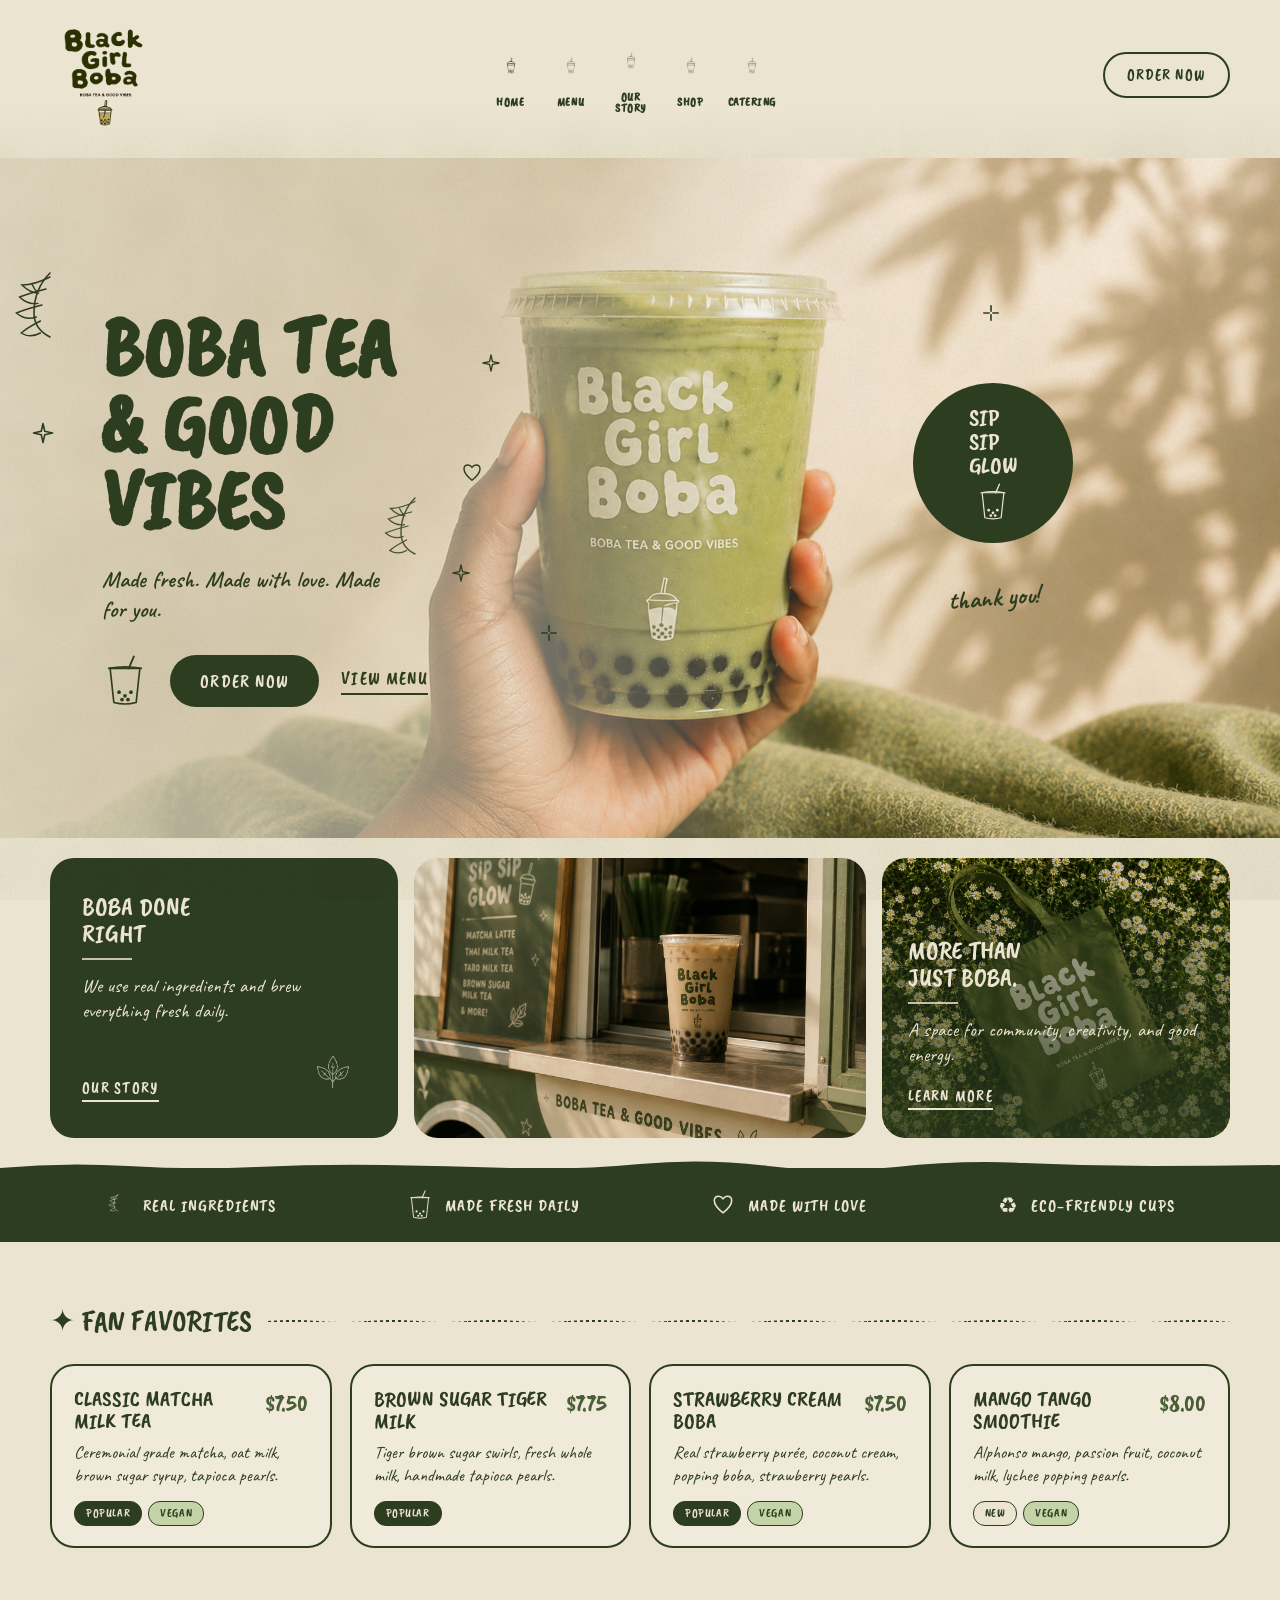
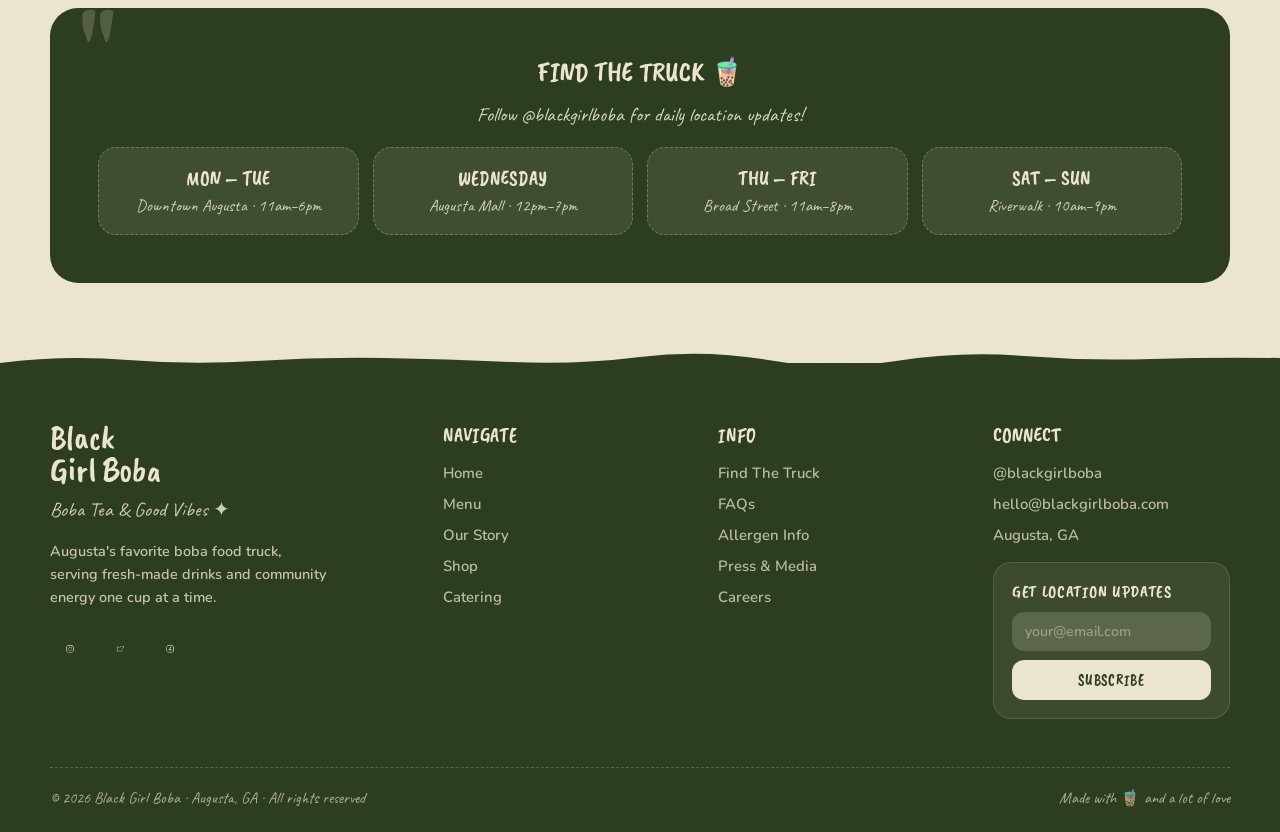
==== commit c56ba226: "Replace social emoji icons with PNG images, remove TikTok icon" ====
--- a/index.html
+++ b/index.html
@@ -7,7 +7,7 @@
   <meta name="description" content="Augusta's favorite boba food truck. Fresh-made bubble tea, good vibes, and community energy — one cup at a time.">
   <link rel="preconnect" href="https://fonts.googleapis.com">
   <link href="https://fonts.googleapis.com/css2?family=Caveat+Brush&family=Caveat:wght@600;700&family=Nunito:wght@600;700;800;900&display=swap" rel="stylesheet">
-  <link rel="stylesheet" href="/css/styles.css?v=2">
+  <link rel="stylesheet" href="/css/styles.css?v=4">
 </head>
 <body data-page="home">
 
@@ -279,10 +279,9 @@
         <div class="foot-tag">Boba Tea &amp; Good Vibes ✦</div>
         <p class="foot-blurb">Augusta's favorite boba food truck, serving fresh-made drinks and community energy one cup at a time.</p>
         <div class="socials">
-          <a id="foot-instagram" class="social-btn" href="#" aria-label="Instagram">📸</a>
-          <a id="foot-tiktok"    class="social-btn" href="#" aria-label="TikTok">🎵</a>
-          <a id="foot-twitter"   class="social-btn" href="#" aria-label="Twitter">🐦</a>
-          <a id="foot-facebook"  class="social-btn" href="#" aria-label="Facebook">f</a>
+          <a id="foot-instagram" class="social-btn" href="#" aria-label="Instagram"><img src="/images/icon-instagram.png" alt="Instagram"></a>
+          <a id="foot-twitter"   class="social-btn" href="#" aria-label="Twitter"><img src="/images/icon-twitter.png" alt="Twitter"></a>
+          <a id="foot-facebook"  class="social-btn" href="#" aria-label="Facebook"><img src="/images/icon-facebook.png" alt="Facebook"></a>
         </div>
       </div>
       <div>
--- a/css/styles.css
+++ b/css/styles.css
@@ -1317,16 +1317,15 @@
 .social-btn {
   width: 40px;
   height: 40px;
-  border: 2px solid rgba(235,228,208,0.35);
-  border-radius: 50%;
   display: flex;
   align-items: center;
   justify-content: center;
-  color: var(--cream);
   text-decoration: none;
-  font-size: 1.1rem;
   transition: all 0.2s;
 }
+
+.social-btn img { width: 36px; height: 36px; object-fit: contain; opacity: 0.75; transition: opacity 0.2s; }
+.social-btn:hover img { opacity: 1; }
 
 .social-btn:hover { background: rgba(235,228,208,0.15); transform: rotate(-5deg); }
 
